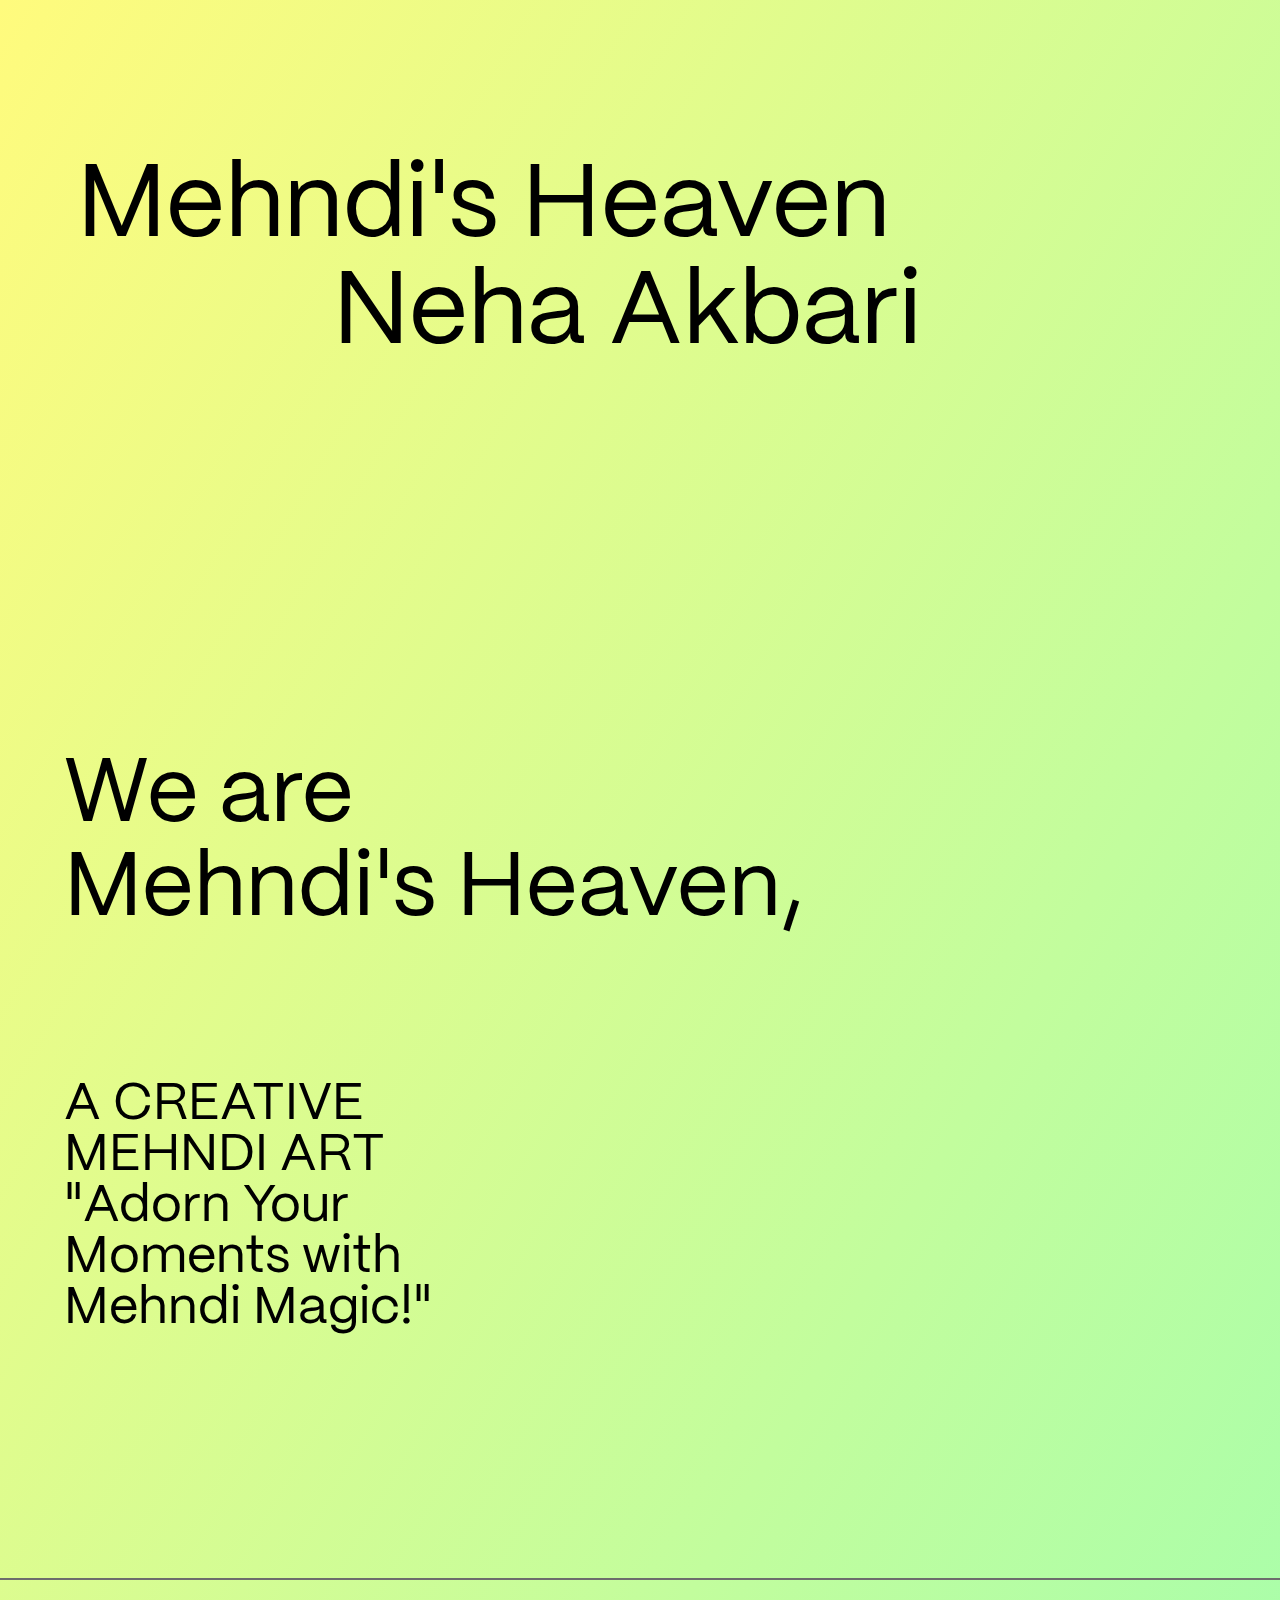
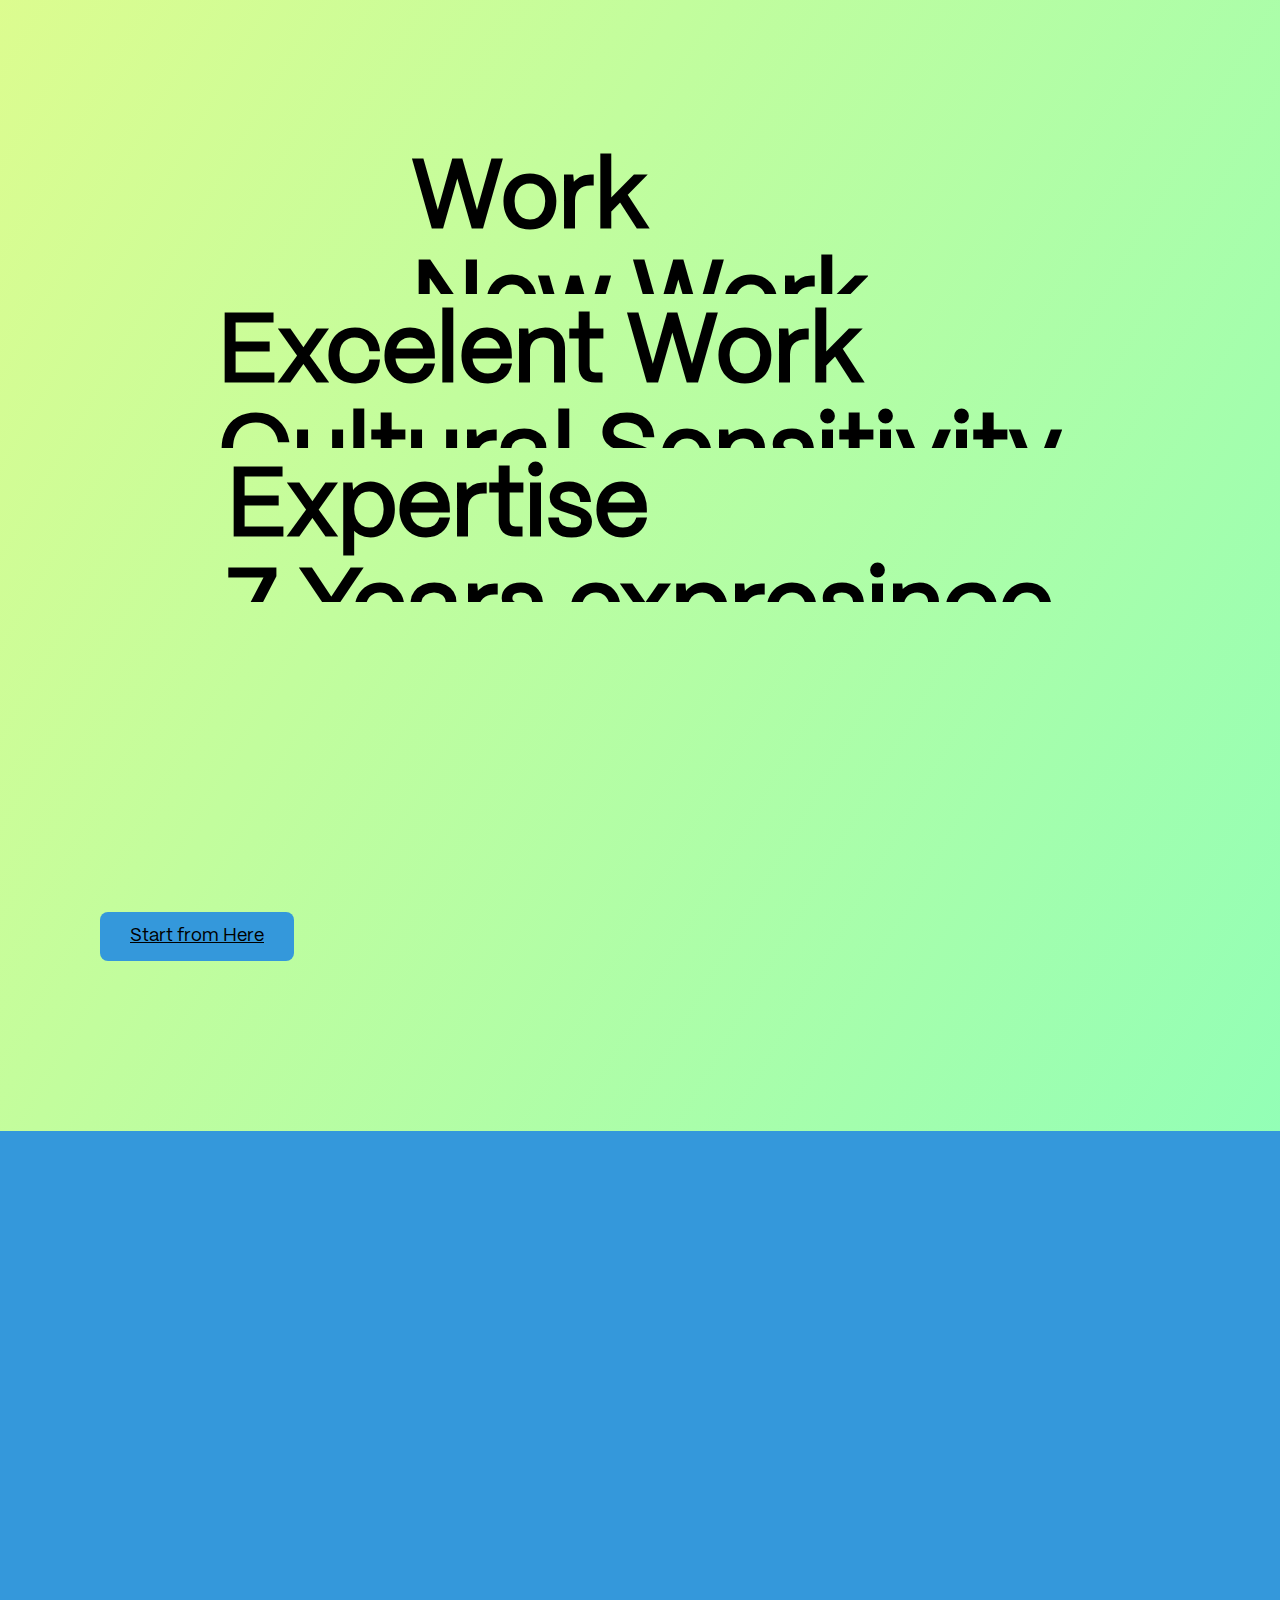
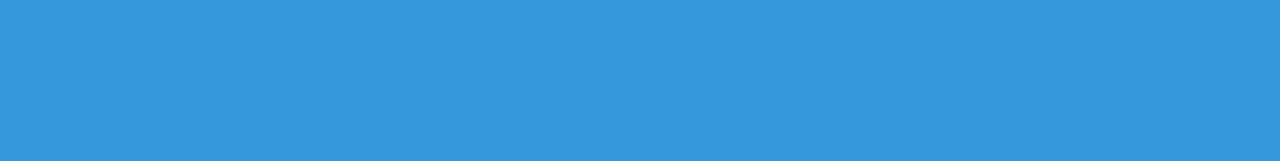
==== index.html @ 3f5ab49b "b" ====
<!DOCTYPE html>
<html lang="en">

<head>
    <meta charset="UTF-8">

    <meta name="viewport" content="width=device-width, initial-scale=1.0">
    <title>Mehndi's Heaven</title>
    <link rel="stylesheet" href="https://cdn.jsdelivr.net/npm/locomotive-scroll@3.5.4/dist/locomotive-scroll.css">
    <link rel="stylesheet" href="style.css">

</head>

<body>



    <div class="main">
        <div class="page1">
            
            <h1>Mehndi's Heaven</h1>
            <h2>Neha Akbari</h2>
            <video autoplay muted loop src="https://drive.google.com/uc?id=1vKjW3BmxcWrm7sYesHwmI--5unhEPphH"></video>
        </div>

        
        <div class="page2">
            <h1>We are <br>
                 Mehndi's Heaven,</h1>
            <div class="page2-container">
                <div class="page2-left">
                    <h2>A CREATIVE
                        MEHNDI ART
                        "Adorn Your Moments with Mehndi Magic!"</h2>
                </div>
               
            </div>

        </div>

        
       






        <div class="page4">


            <div class="elem">
                <img src=""
                    alt="">
                <div class="text-div">
                    <h1>Work</h1>
                    <h1>New Work</h1>
                </div>
                <img src=""
                    alt="">
            </div>



            <div class="elem">
                <img src=""
                    alt="">
                <div class="text-div">
                    <h1>Excelent Work</h1>
                    <h1>Cultural Sensitivity</h1>
                </div>
                <img src=""
                    alt="">
            </div>



            <div class="elem">
                <img src=""
                    alt="">
                <div class="text-div">
                    <h1>Expertise</h1>
                    <h1>7 Years expresince</h1>
                </div>
                <img src=""
                    alt="">
            </div>

            <button class="start-button"><a href="C:\Users\admin\Documents\GitHub\new-main\home.html">Start from Here</a></button>

        </div>



        <div id="fotter-main-container">

          

        </div>

    </div>

    



  

    <script src="https://cdn.jsdelivr.net/npm/locomotive-scroll@3.5.4/dist/locomotive-scroll.js"></script>
    <script src="https://cdnjs.cloudflare.com/ajax/libs/gsap/3.12.2/gsap.min.js"
        integrity="sha512-16esztaSRplJROstbIIdwX3N97V1+pZvV33ABoG1H2OyTttBxEGkTsoIVsiP1iaTtM8b3+hu2kB6pQ4Clr5yug=="
        crossorigin="anonymous" referrerpolicy="no-referrer"></script>
    <script src="https://cdnjs.cloudflare.com/ajax/libs/gsap/3.12.2/ScrollTrigger.min.js"
        integrity="sha512-Ic9xkERjyZ1xgJ5svx3y0u3xrvfT/uPkV99LBwe68xjy/mGtO+4eURHZBW2xW4SZbFrF1Tf090XqB+EVgXnVjw=="
        crossorigin="anonymous" referrerpolicy="no-referrer"></script>
    <script src="script.js"></script>
</body>

</html>
---- style.css ----
@font-face {
    font-family: PP mori;
    src: url(./ppmori.ttf);
}

* {
    margin: 0;
    padding: 0;
    box-sizing: border-box;
    font-family: PP mori;
    color: #000;
    background: transparent;
}

html, body {
    height: auto;
    width: 100vw;
    overflow-x: hidden;
    background-color: #85FFBD;
background-image: linear-gradient(300deg, #85FFBD 0%, #FFFB7D 100%);

}


.main{
    background-color: transparent;

}

.page1{
    
    width: 100%;
    height: auto;
    position: relative;
    z-index: 9;
    padding-top: 12vw;
}


#nav{
    height: 55px;
    width: 100%;
    /* background-color: red; */
    display: flex;
    align-items: center;
    justify-content: space-between;
    padding: 0 30px;
    position: fixed;
    mix-blend-mode: difference;
    z-index:102;
}
#nav img{
    height: 27px;
}
#nav-part2{
    display: flex;
    align-items: center;
    justify-content: center;
    gap: 20px;
}

#nav #circle{
    height: 18px;
    width: 18px;
    border-radius: 50%;
    background-color: #fff;
}
#nav h4{
    font-size: 16px;
    font-weight: 500;
    text-transform: uppercase;
}
#nav h4:nth-child(1){
    border-bottom: 1.5px solid #fff;
}

.page1 h1{
    font-size: 8vw;
    font-weight: 300;
    font-family: PP mori;

    margin-left: 6vw;
    transform-origin: left;
}
.page1 h2{
    font-size: 8vw;
    font-weight: 300;
    transform-origin: left;

    margin-left: 26vw;
}

.page1 video{
    width: 60vw;
    height: auto;
    margin-top: 10vw;
    position: relative;
    left: 50%;
    transform: translate(-50%,0);
}

.page2{
    min-height: 80vh;
    height: auto;
    width: 100%;
    padding: 100px 5vw;
    border-bottom: 2px solid #6c6c6c;
    position: relative;
    z-index: 9;
}

.page2 h1{
    font-size:7vw;
    font-weight: 500;
    color: #000;

}
.page2-container{
    height: 60vh;
    width: 100%;
    /* background-color: red; */
    display: flex;
    align-items: center;
    justify-content: space-between;
    /* padding: 0 5vw; */
}
.page2-left{
    /* background-color: blue; */
    width: 40%;
}
.page2-right{
    /* background-color: blue; */
    width: 24%;
}
.page2-left h2{
    font-size: 4vw;
    font-weight: 300;
    color: #000;
    line-height: 4vw;
}
.page2-right p{
    font-size: 28px;
    color: #000;
}
.page2-right button{
    width: 100%;
    border-radius: 50px;
    border: none;
    padding: 4px 0;
    background-color: #EDBFFF;
    color: #fff;
    margin-top: 20px;
}

.page3{
    height: auto;
    width: 100%;
    padding-top: 100px;
    position: relative;
    z-index: 9;
}

#image-001{

    width:50vw;
    height: auto;
    align-items: center;

}

.page3 h1{
    font-size: 6.8vw;
    font-weight: 300;
    color: #fff;
    margin-left: 100px;
}
.page3-part1{
    display: flex;
    align-items: flex-start;
    justify-content: space-between;

}
.page3-part1 img{
    height: 400px;
    margin-top: 160px;
}
.page3-part1 video{
    height: 400px;
    margin-top: 40px;
}
.page4{
    height: auto;
    width: 100%;
    z-index: 9;
    position: relative;
    padding: 170px 100px;
    
}

.start-button {
    margin-top: 300px;
    padding: 15px 30px;
    background-color: #3498db;
    color: #fff;
    border: none;
    border-radius: 8px;
    font-size: 18px;
    cursor: pointer;
    transition: background-color 0.3s ease-in-out;
}

.start-button:hover {
    background-color: #2980b9;
}



.elem{
    /* background-color: salmon; */
    margin-bottom: 10px;
    display: flex;
    align-items: center;
    justify-content: center;
    position: relative;
}
.elem img{
    position: absolute;
    opacity: 0;
    transition: all ease-out 0.5s;
    transform: translateY(10%) rotate(2deg);
}
.elem img:nth-child(1){
    left: 2%;
}
.elem img:nth-child(3){
    right: 5%;
}
.text-div{
    height: 16vh;
    position: relative;
    z-index: 9;
    overflow: hidden;
}
.elem h1{
    font-size: 7.5vw;
    font-weight: 600;
    transition: all ease-out 0.5s;
}

.elem:hover h1{
    transform: translateY(-100%);
    color: #EDBFFF;
}
.elem:hover img{
    opacity: 1;
    transform: translateY(0%) rotate(0deg);

}


.page5{
    height: auto;
    width: 100%;
    position: relative;
    z-index: 9;
    padding: 140px 100px;
}
.page5 h2{
    font-size: 4vw;
    text-transform: uppercase;
    font-weight: 400;
    margin-bottom: 50px;
}
.box{
    /* background-color: red; */
    display: flex;
    align-items: center;
    justify-content: space-between;
    height: 100px;
    padding: 0 20px;
    border-top: 2px solid #dadada;
}

.box :hover{}

.box:nth-last-child(1){
    border-bottom: 2px solid #dadada;

}

#fotter-main-container{

    height: 70vh;
    width: 100vw;
    background-color: #3498db;
}
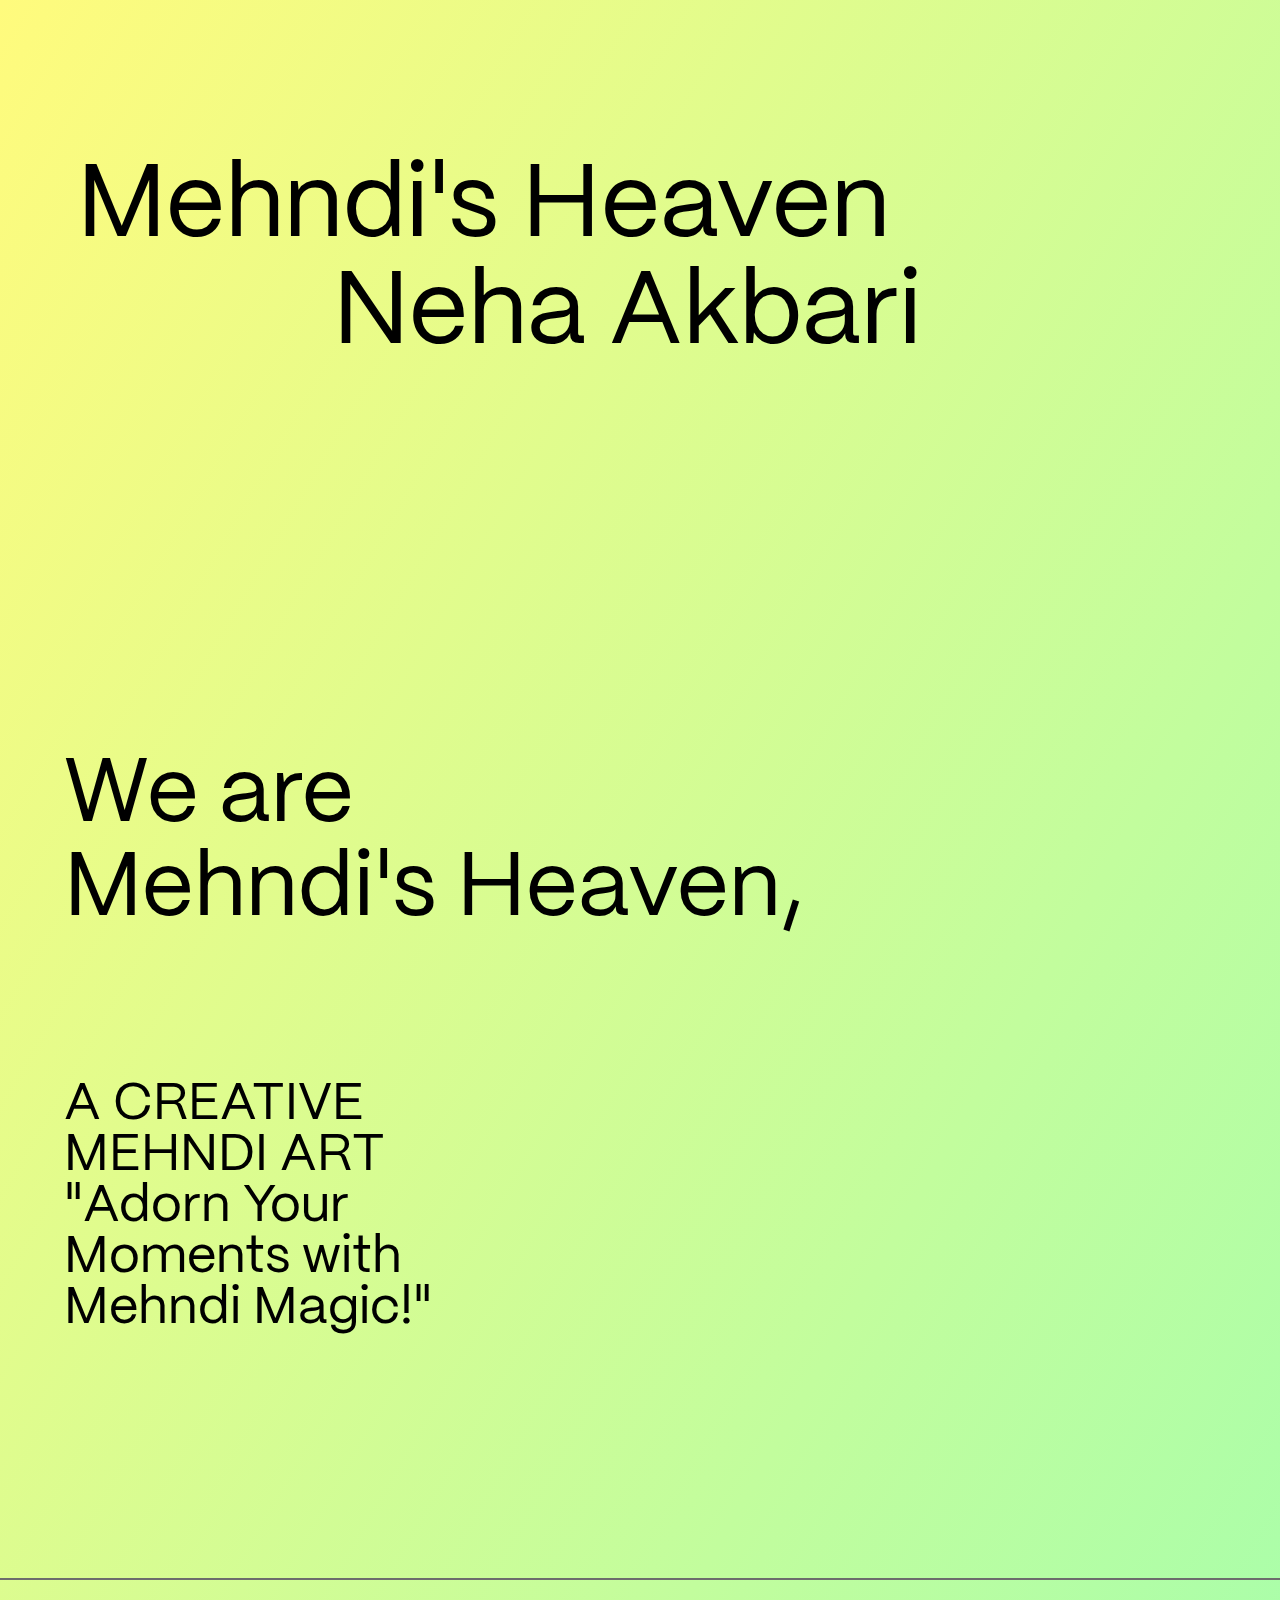
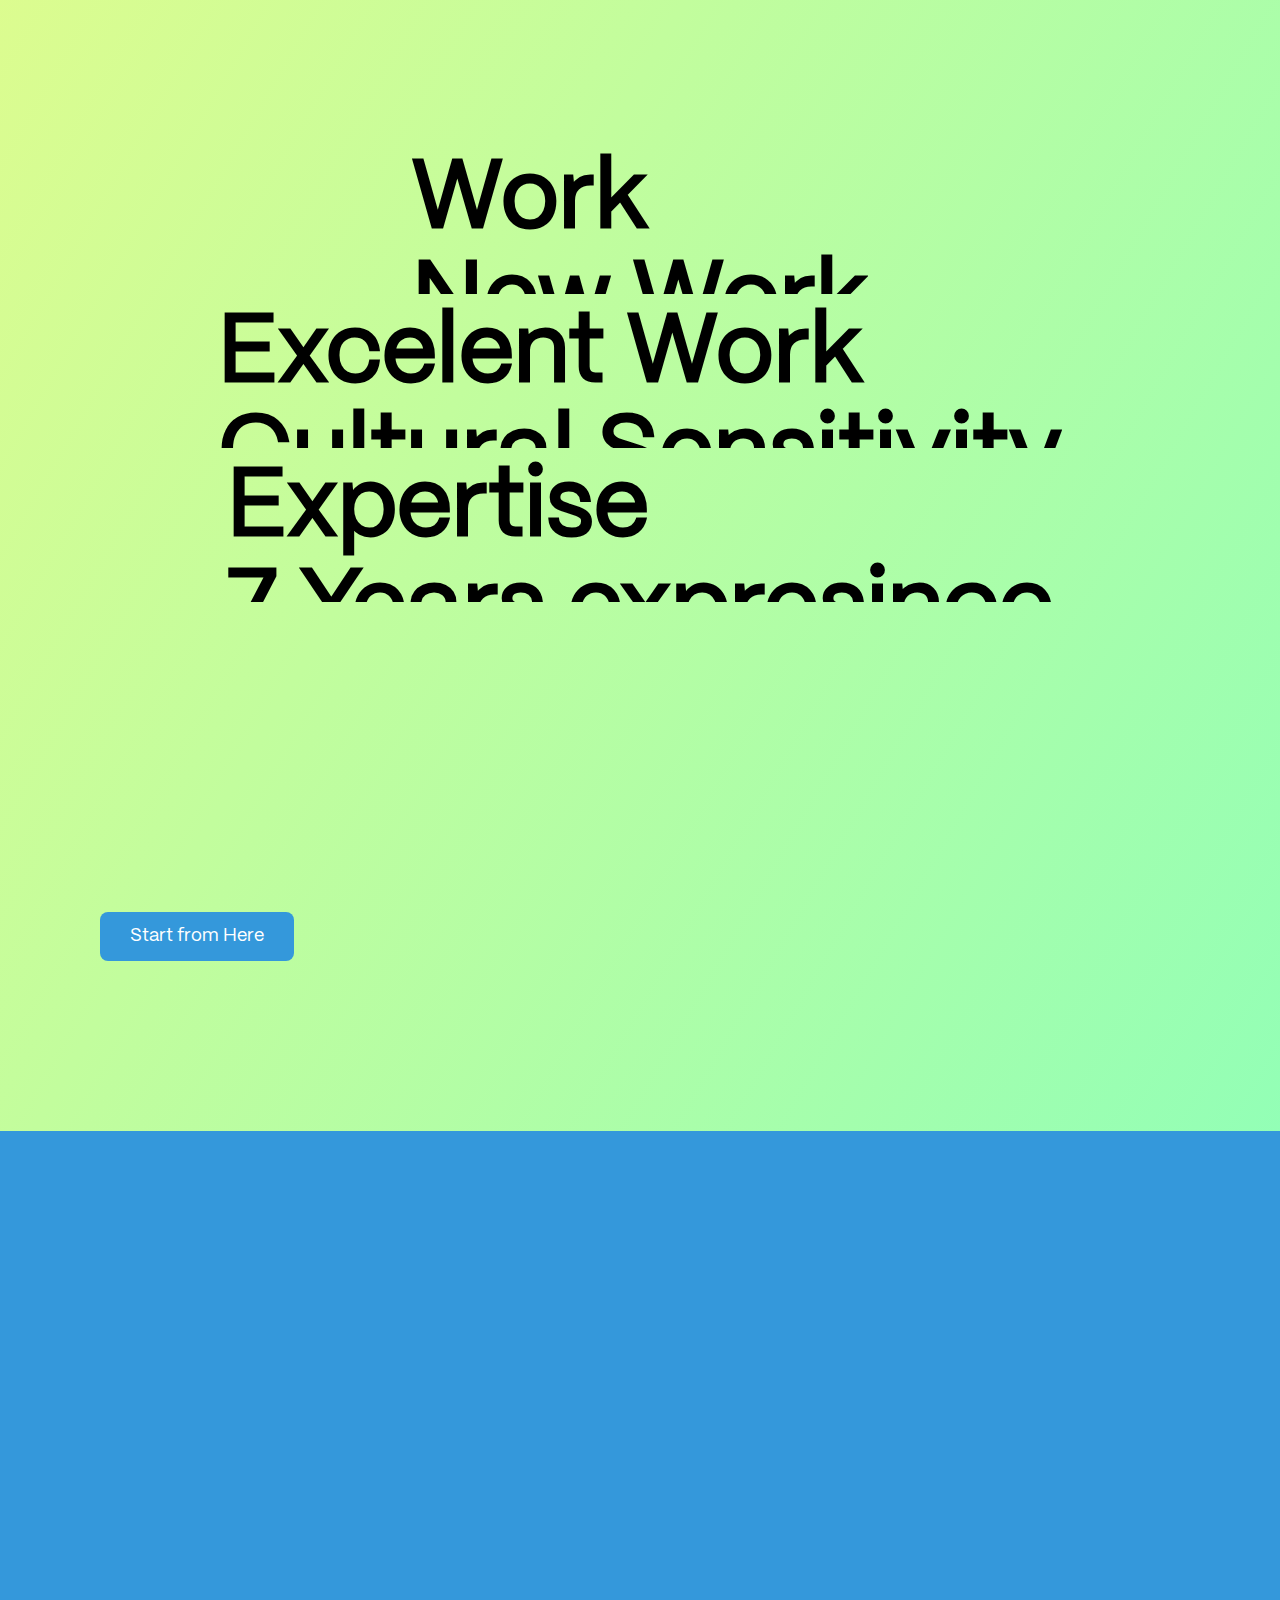
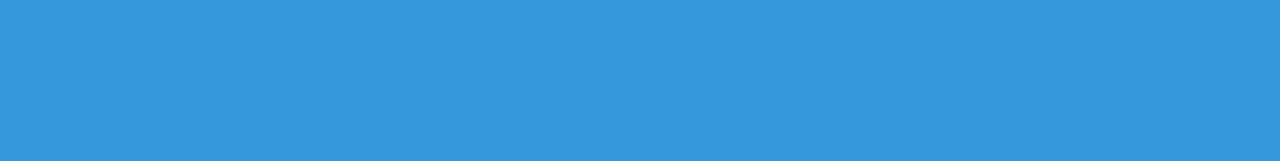
==== commit e0fe9ffb: "y" ====
--- a/index.html
+++ b/index.html
@@ -86,7 +86,11 @@
                     alt="">
             </div>
 
-            <button class="start-button"><a href="C:\Users\admin\Documents\GitHub\new-main\home.html">Start from Here</a></button>
+            
+            <a href="C:\Users\admin\Documents\GitHub\new-main\home.html">
+               <button class="start-button">Start from Here</button>
+            </a>
+            
 
         </div>
 
